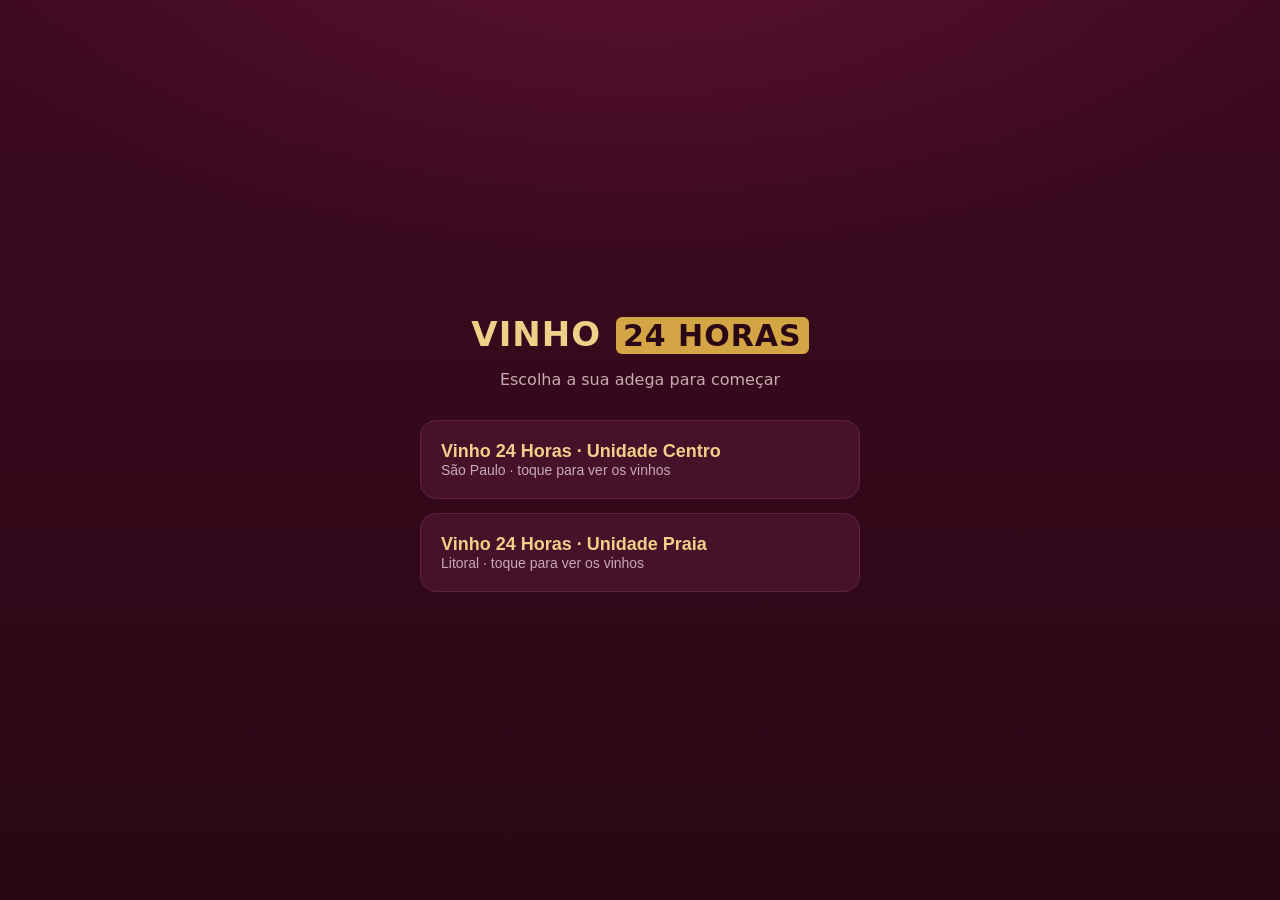
==== index.html @ 916b4a04 "Protótipo v1 do Vinho 24 Horas (PWA guia de vinhos) - Catálogo por adega via QR (?adega=slug), lista" ====
<!DOCTYPE html>
<html lang="pt-BR">
<head>
  <meta charset="UTF-8" />
  <meta name="viewport" content="width=device-width, initial-scale=1.0, viewport-fit=cover" />
  <meta name="theme-color" content="#3d0a1f" />
  <meta name="description" content="Descubra o vinho ideal para você — doçura, corpo, harmonização e mais." />
  <title>Vinho 24 Horas · Guia de Vinhos</title>
  <link rel="stylesheet" href="styles.css" />
  <link rel="manifest" href="manifest.webmanifest" />
  <link rel="icon" href="icons/icon.svg" type="image/svg+xml" />
  <link rel="apple-touch-icon" href="icons/icon.svg" />
</head>
<body>

  <!-- Tela: seleção de adega (quando não há ?adega= na URL) -->
  <section id="tela-selecao" class="tela hidden">
    <div class="selecao-wrap">
      <div class="marca marca-grande">
        <span class="marca-vinho">VINHO</span>
        <span class="marca-24h">24 HORAS</span>
      </div>
      <p class="selecao-sub">Escolha a sua adega para começar</p>
      <div id="lista-adegas" class="lista-adegas"></div>
    </div>
  </section>

  <!-- Tela: catálogo da adega -->
  <section id="tela-catalogo" class="tela hidden">
    <header class="topo">
      <div class="topo-marca">
        <span class="marca-vinho">VINHO</span><span class="marca-24h">24H</span>
      </div>
      <div class="topo-adega" id="topo-adega"></div>
    </header>

    <div class="hero">
      <h1 class="hero-titulo">Qual garrafa é a sua?</h1>
      <p class="hero-sub">Todas com o mesmo preço. Use os filtros e descubra a que mais combina com você.</p>
    </div>

    <div class="busca-wrap">
      <input id="busca" class="busca" type="search" inputmode="search"
             placeholder="Buscar por nome, uva ou país…" autocomplete="off" />
    </div>

    <div class="filtros" id="filtros"></div>

    <div class="resultado-info" id="resultado-info"></div>

    <main id="grade" class="grade"></main>

    <div id="vazio" class="vazio hidden">
      <p>Nenhum vinho encontrado com esses filtros.</p>
      <button class="btn-limpar" id="btn-limpar-vazio">Limpar filtros</button>
    </div>

    <footer class="rodape">
      <p>Guia informativo · Beba com moderação · Venda proibida para menores de 18 anos.</p>
    </footer>
  </section>

  <!-- Overlay: ficha do vinho -->
  <div id="ficha" class="ficha-overlay hidden" role="dialog" aria-modal="true">
    <div class="ficha-conteudo" id="ficha-conteudo"></div>
  </div>

  <script src="data.js"></script>
  <script src="app.js"></script>
</body>
</html>
---- styles.css ----
/* ==========================================================================
   VINHO 24 HORAS — Estilos
   Tema escuro "vinho", mobile-first. Paleta: bordô + dourado.
   ========================================================================== */

:root {
  --bordo-escuro: #2a0715;
  --bordo: #3d0a1f;
  --bordo-claro: #5a1130;
  --vinho: #7d1935;
  --dourado: #d4a544;
  --dourado-claro: #f0d089;
  --creme: #f7efe8;
  --texto: #f4e9df;
  --texto-suave: #c9a9b3;
  --card: #45122a;
  --card-borda: #642040;
  --verde-gelado: #4fb0c6;
  --sombra: 0 8px 24px rgba(0, 0, 0, 0.35);
  --raio: 16px;
}

* { box-sizing: border-box; margin: 0; padding: 0; }

html { -webkit-text-size-adjust: 100%; }

body {
  font-family: "Segoe UI", system-ui, -apple-system, Roboto, sans-serif;
  background:
    radial-gradient(1200px 600px at 50% -10%, #5a1130 0%, transparent 60%),
    linear-gradient(180deg, var(--bordo) 0%, var(--bordo-escuro) 100%);
  background-attachment: fixed;
  color: var(--texto);
  min-height: 100vh;
  line-height: 1.5;
}

.hidden { display: none !important; }

/* ---- Marca ---- */
.marca-vinho, .marca-24h { font-weight: 800; letter-spacing: 1px; }
.marca-vinho { color: var(--dourado-claro); }
.marca-24h {
  color: var(--bordo-escuro);
  background: var(--dourado);
  padding: 1px 7px;
  border-radius: 6px;
  margin-left: 4px;
}

/* ==========================================================================
   TELA DE SELEÇÃO DE ADEGA
   ========================================================================== */
.selecao-wrap {
  max-width: 480px;
  margin: 0 auto;
  min-height: 100vh;
  display: flex;
  flex-direction: column;
  align-items: center;
  justify-content: center;
  padding: 32px 20px;
  text-align: center;
}
.marca-grande { font-size: 34px; margin-bottom: 8px; }
.marca-grande .marca-24h { font-size: 30px; }
.selecao-sub { color: var(--texto-suave); margin-bottom: 28px; }
.lista-adegas { width: 100%; display: grid; gap: 14px; }
.adega-btn {
  display: block;
  width: 100%;
  text-align: left;
  padding: 20px;
  background: var(--card);
  border: 1px solid var(--card-borda);
  border-radius: var(--raio);
  color: var(--texto);
  cursor: pointer;
  transition: transform .15s, border-color .15s;
}
.adega-btn:hover { transform: translateY(-2px); border-color: var(--dourado); }
.adega-btn b { display: block; font-size: 18px; color: var(--dourado-claro); }
.adega-btn span { color: var(--texto-suave); font-size: 14px; }

/* ==========================================================================
   TOPO / HERO
   ========================================================================== */
.topo {
  position: sticky;
  top: 0;
  z-index: 20;
  display: flex;
  align-items: center;
  justify-content: space-between;
  padding: 12px 16px;
  background: rgba(42, 7, 21, 0.85);
  backdrop-filter: blur(10px);
  border-bottom: 1px solid var(--card-borda);
}
.topo-marca { font-size: 18px; }
.topo-adega { font-size: 13px; color: var(--texto-suave); text-align: right; max-width: 55%; }

.hero { padding: 24px 18px 8px; max-width: 640px; margin: 0 auto; }
.hero-titulo { font-size: 26px; color: var(--dourado-claro); letter-spacing: .3px; }
.hero-sub { color: var(--texto-suave); font-size: 15px; margin-top: 6px; }

/* ==========================================================================
   BUSCA + FILTROS
   ========================================================================== */
.busca-wrap { padding: 14px 18px 6px; max-width: 640px; margin: 0 auto; }
.busca {
  width: 100%;
  padding: 14px 16px;
  border-radius: 999px;
  border: 1px solid var(--card-borda);
  background: var(--card);
  color: var(--texto);
  font-size: 16px;
  outline: none;
}
.busca::placeholder { color: var(--texto-suave); }
.busca:focus { border-color: var(--dourado); }

.filtros {
  display: flex;
  gap: 8px;
  overflow-x: auto;
  padding: 12px 18px;
  max-width: 640px;
  margin: 0 auto;
  scrollbar-width: none;
  -webkit-overflow-scrolling: touch;
}
.filtros::-webkit-scrollbar { display: none; }
.chip {
  flex: 0 0 auto;
  padding: 9px 15px;
  border-radius: 999px;
  border: 1px solid var(--card-borda);
  background: transparent;
  color: var(--texto-suave);
  font-size: 14px;
  cursor: pointer;
  white-space: nowrap;
  transition: all .15s;
}
.chip:hover { border-color: var(--dourado); }
.chip.ativo {
  background: var(--dourado);
  color: var(--bordo-escuro);
  border-color: var(--dourado);
  font-weight: 700;
}
.chip.chip-gelado.ativo { background: var(--verde-gelado); border-color: var(--verde-gelado); color: #04222a; }

.resultado-info {
  max-width: 640px;
  margin: 0 auto;
  padding: 4px 18px;
  color: var(--texto-suave);
  font-size: 13px;
}

/* ==========================================================================
   GRADE DE VINHOS
   ========================================================================== */
.grade {
  display: flex;
  flex-direction: column;
  gap: 12px;
  padding: 12px 18px 40px;
  max-width: 640px;
  margin: 0 auto;
}
.card {
  background: var(--card);
  border: 1px solid var(--card-borda);
  border-radius: var(--raio);
  padding: 14px;
  cursor: pointer;
  display: flex;
  flex-direction: row;
  align-items: center;
  gap: 14px;
  transition: transform .15s, border-color .15s;
  position: relative;
  overflow: hidden;
}
.card:hover { transform: translateY(-2px); border-color: var(--dourado); }
.card-foto {
  flex: 0 0 auto;
  width: 58px;
  display: flex;
  align-items: center;
  justify-content: center;
}
.card-foto svg, .card-foto img {
  width: 58px;
  height: 112px;
  object-fit: contain;
  display: block;
  filter: drop-shadow(0 4px 6px rgba(0,0,0,.35));
}
.card-info {
  flex: 1;
  min-width: 0;
  display: flex;
  flex-direction: column;
  gap: 6px;
}
.card-topo { display: flex; align-items: center; justify-content: space-between; gap: 6px; }
.tag-tipo {
  font-size: 11px;
  font-weight: 700;
  text-transform: uppercase;
  letter-spacing: .5px;
  padding: 3px 8px;
  border-radius: 6px;
}
.tag-tinto { background: #7d1935; color: #ffd9e2; }
.tag-branco { background: #b7a13a; color: #2a2400; }
.tag-rose { background: #c96b8a; color: #3a0016; }
.tag-espumante { background: #4a8f9e; color: #01252c; }

.selo-gelado {
  font-size: 11px;
  color: var(--verde-gelado);
  border: 1px solid var(--verde-gelado);
  padding: 2px 7px;
  border-radius: 999px;
  white-space: nowrap;
}
.card-nome { font-size: 16px; font-weight: 700; color: var(--texto); line-height: 1.2; }
.card-uva { font-size: 13px; color: var(--texto-suave); }
.card-origem { font-size: 12px; color: var(--texto-suave); margin-top: auto; }

.mini-medidas { display: grid; gap: 5px; margin-top: 4px; }
.mini-linha { display: flex; align-items: center; gap: 7px; }
.mini-rotulo { font-size: 11px; color: var(--texto-suave); width: 48px; flex: 0 0 auto; }
.barra { flex: 1; height: 5px; border-radius: 999px; background: rgba(255,255,255,.12); overflow: hidden; }
.barra-fill { height: 100%; background: var(--dourado); border-radius: 999px; }

/* ==========================================================================
   ESTADO VAZIO / RODAPÉ
   ========================================================================== */
.vazio { text-align: center; padding: 40px 20px; color: var(--texto-suave); }
.btn-limpar {
  margin-top: 12px;
  padding: 10px 18px;
  border-radius: 999px;
  border: 1px solid var(--dourado);
  background: transparent;
  color: var(--dourado-claro);
  cursor: pointer;
}
.rodape {
  text-align: center;
  padding: 24px 18px 40px;
  color: var(--texto-suave);
  font-size: 12px;
  border-top: 1px solid var(--card-borda);
  max-width: 640px;
  margin: 20px auto 0;
}

/* ==========================================================================
   FICHA DO VINHO (OVERLAY)
   ========================================================================== */
.ficha-overlay {
  position: fixed;
  inset: 0;
  z-index: 100;
  background: rgba(10, 2, 6, 0.6);
  backdrop-filter: blur(4px);
  display: flex;
  align-items: flex-end;
  justify-content: center;
  animation: fade .2s ease;
}
@keyframes fade { from { opacity: 0; } to { opacity: 1; } }
.ficha-conteudo {
  width: 100%;
  max-width: 640px;
  max-height: 92vh;
  overflow-y: auto;
  background: linear-gradient(180deg, var(--bordo-claro), var(--bordo-escuro));
  border-radius: 24px 24px 0 0;
  border-top: 3px solid var(--dourado);
  padding: 8px 20px 32px;
  animation: subir .25s ease;
}
@keyframes subir { from { transform: translateY(40px); } to { transform: translateY(0); } }
.ficha-puxador { width: 44px; height: 5px; border-radius: 999px; background: var(--texto-suave); opacity: .5; margin: 8px auto 16px; }
.ficha-fechar {
  position: sticky; top: 0; float: right;
  background: rgba(0,0,0,.3); border: none; color: var(--texto);
  width: 34px; height: 34px; border-radius: 999px; font-size: 18px; cursor: pointer;
}
.ficha-foto {
  display: flex;
  justify-content: center;
  margin: 4px 0 14px;
}
.ficha-foto svg, .ficha-foto img {
  height: 200px;
  width: auto;
  max-width: 120px;
  object-fit: contain;
  filter: drop-shadow(0 10px 14px rgba(0,0,0,.45));
}
.ficha-tipo-linha { display: flex; align-items: center; gap: 8px; flex-wrap: wrap; margin-bottom: 6px; }
.ficha-nome { font-size: 26px; color: var(--dourado-claro); line-height: 1.15; }
.ficha-produtor { color: var(--texto-suave); font-size: 14px; margin-bottom: 14px; }
.ficha-origem-grid {
  display: grid; grid-template-columns: 1fr 1fr; gap: 10px; margin: 16px 0;
}
.ficha-dado { background: rgba(0,0,0,.2); border-radius: 12px; padding: 10px 12px; }
.ficha-dado span { display: block; font-size: 11px; color: var(--texto-suave); text-transform: uppercase; letter-spacing: .5px; }
.ficha-dado b { font-size: 15px; color: var(--texto); font-weight: 600; }

.ficha-secao-titulo { font-size: 13px; text-transform: uppercase; letter-spacing: .5px; color: var(--dourado); margin: 20px 0 10px; }

.medida { margin-bottom: 14px; }
.medida-topo { display: flex; justify-content: space-between; font-size: 14px; margin-bottom: 6px; }
.medida-topo b { color: var(--texto); }
.medida-topo span { color: var(--texto-suave); }
.medida-escala { display: flex; gap: 4px; }
.pip { flex: 1; height: 8px; border-radius: 999px; background: rgba(255,255,255,.12); }
.pip.on { background: var(--dourado); }

.ficha-texto { color: var(--texto); font-size: 15px; margin-bottom: 8px; }
.ficha-destaque {
  background: rgba(212,165,68,.12);
  border: 1px solid rgba(212,165,68,.35);
  border-radius: 12px;
  padding: 12px 14px;
  margin: 16px 0;
  font-size: 15px;
}
.ficha-destaque b { color: var(--dourado-claro); }
.ficha-harmoniza { display: grid; gap: 10px; }
.harm-item { display: flex; gap: 10px; align-items: flex-start; }
.harm-icone { font-size: 18px; flex: 0 0 auto; }
.harm-item div span { display: block; font-size: 12px; color: var(--texto-suave); }
.harm-item div p { font-size: 14px; }

.selo-gelado-ficha {
  display: inline-block;
  background: var(--verde-gelado); color: #04222a;
  font-weight: 700; font-size: 13px;
  padding: 4px 12px; border-radius: 999px;
}

@media (min-width: 700px) {
  .ficha-overlay { align-items: center; }
  .ficha-conteudo { border-radius: 24px; max-height: 88vh; }
}
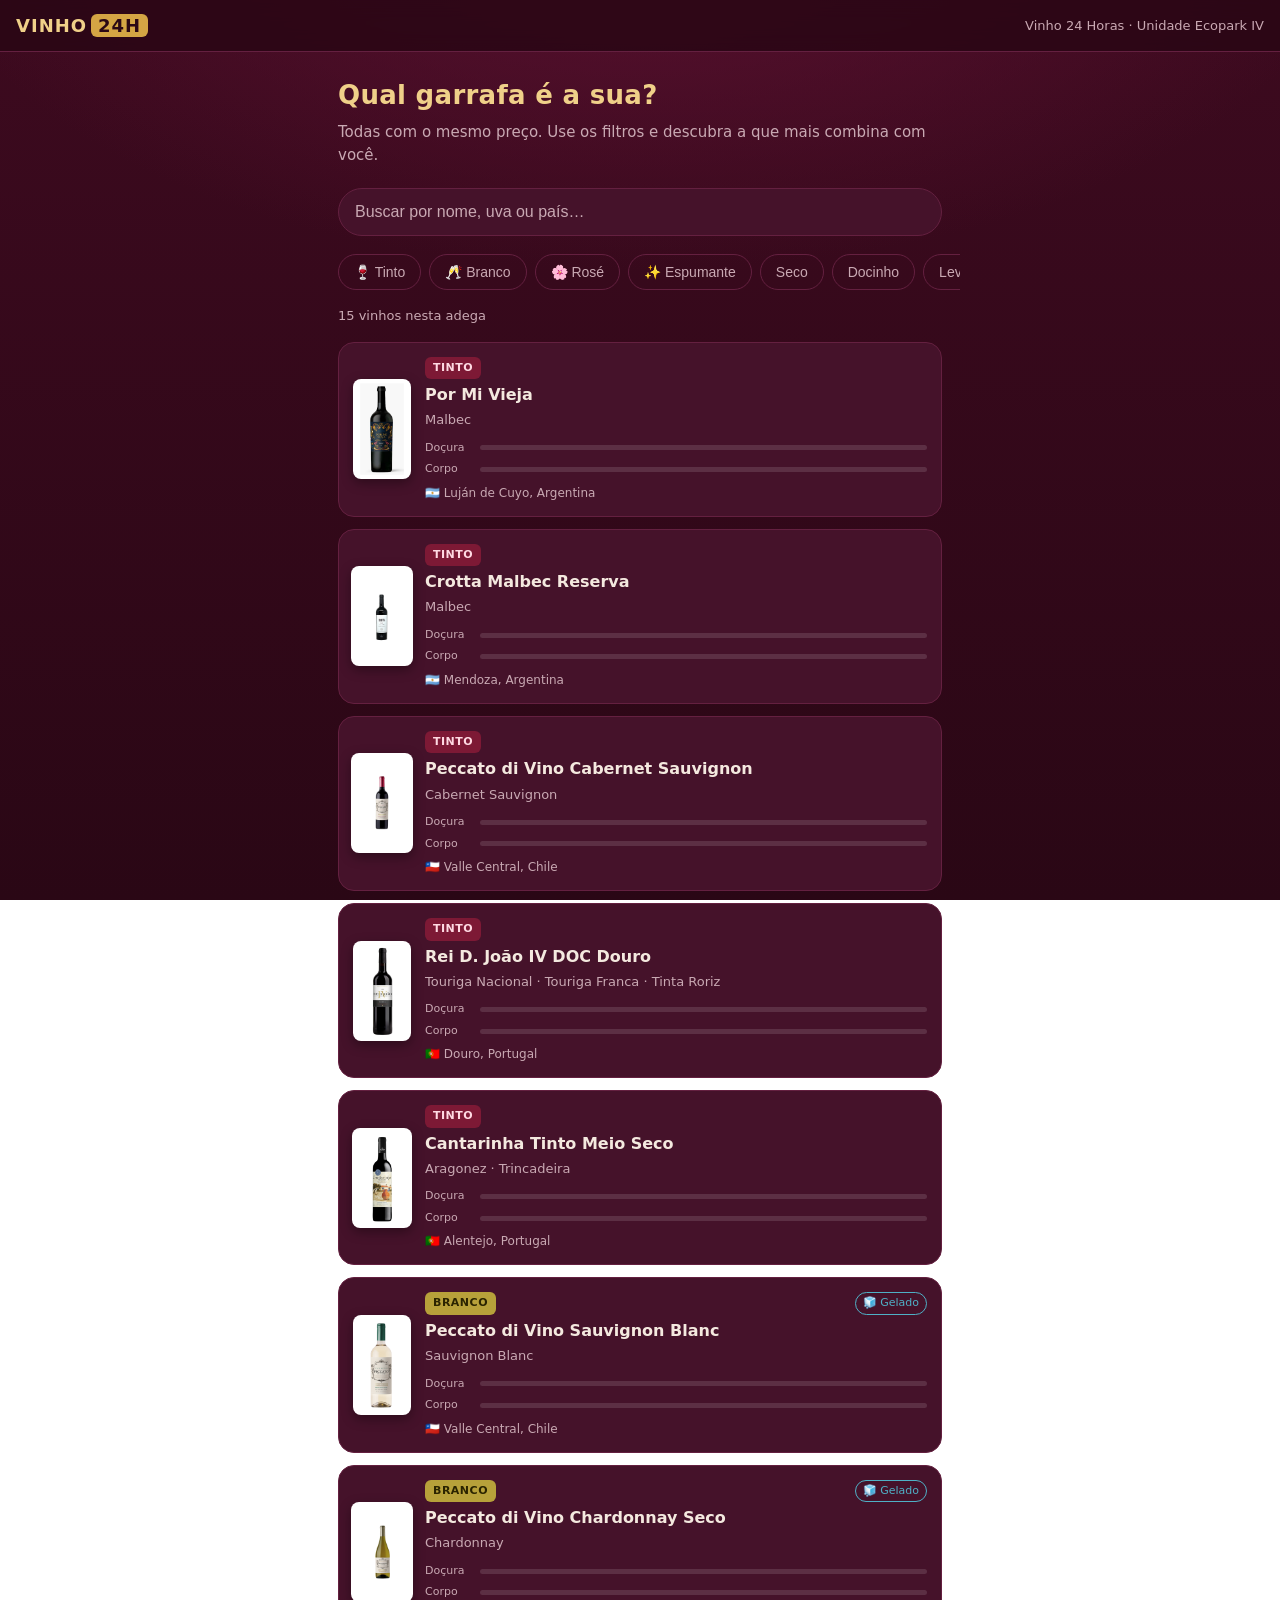
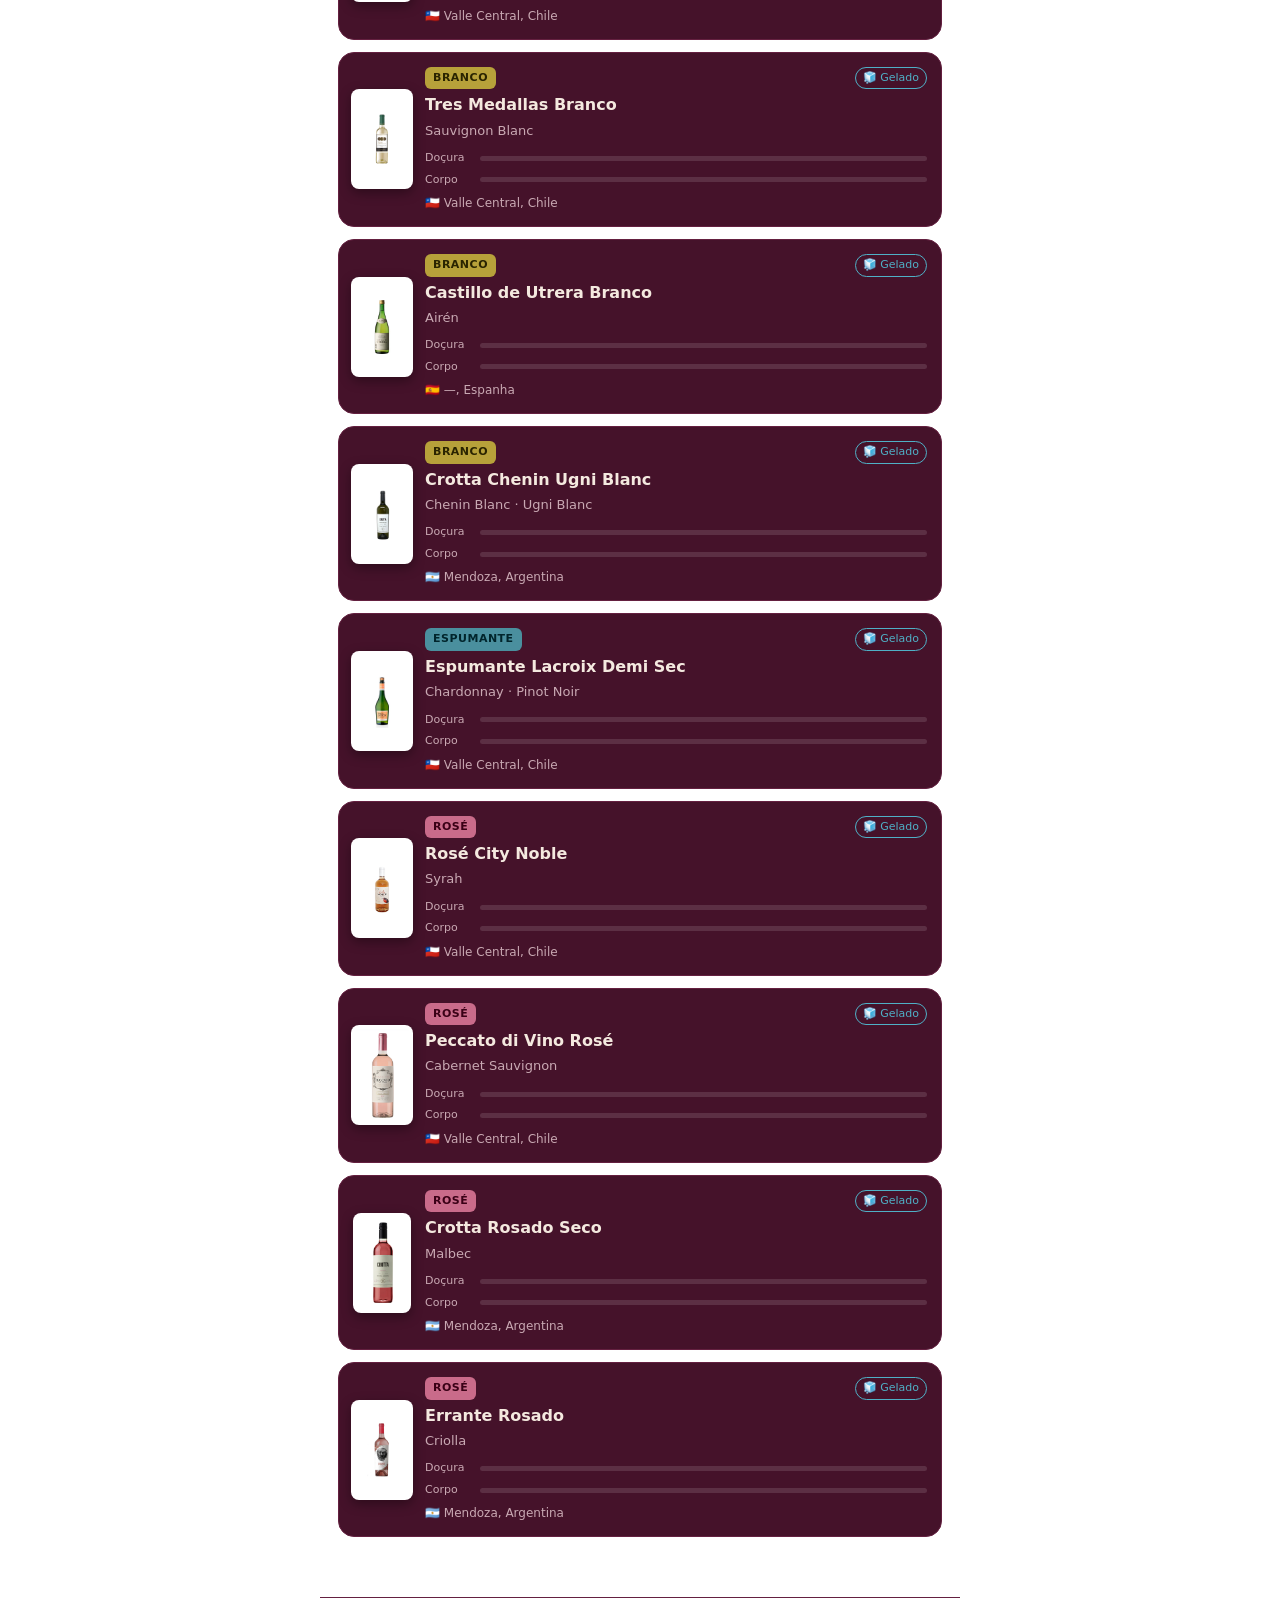
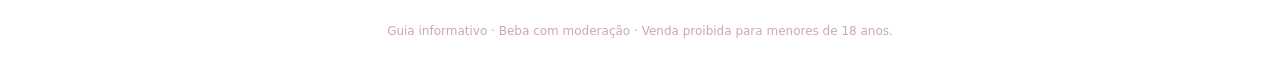
==== commit 4a41b1e2: "Esconde 2a unidade (flag ativa) e adiciona convite para instalar como app (PWA)" ====
--- a/index.html
+++ b/index.html
@@ -65,6 +65,13 @@
     <div class="ficha-conteudo" id="ficha-conteudo"></div>
   </div>
 
+  <!-- Convite para instalar como app -->
+  <div id="install-bar" class="install-bar hidden">
+    <span class="install-msg" id="install-msg">📲 Instale na tela inicial e use como um app</span>
+    <button class="install-btn" id="install-btn">Instalar</button>
+    <button class="install-x" id="install-close" aria-label="Fechar">✕</button>
+  </div>
+
   <script src="data.js"></script>
   <script src="app.js"></script>
 </body>
--- a/styles.css
+++ b/styles.css
@@ -201,6 +201,14 @@
   display: block;
   filter: drop-shadow(0 4px 6px rgba(0,0,0,.35));
 }
+/* Fotos reais (JPG/PNG) ganham um azulejo branco pra destacar no tema escuro */
+.card-foto img {
+  width: 62px;
+  height: 100px;
+  background: #fff;
+  border-radius: 8px;
+  padding: 4px;
+}
 .card-info {
   flex: 1;
   min-width: 0;
@@ -308,6 +316,12 @@
   object-fit: contain;
   filter: drop-shadow(0 10px 14px rgba(0,0,0,.45));
 }
+.ficha-foto img {
+  background: #fff;
+  border-radius: 12px;
+  padding: 10px;
+  max-width: 150px;
+}
 .ficha-tipo-linha { display: flex; align-items: center; gap: 8px; flex-wrap: wrap; margin-bottom: 6px; }
 .ficha-nome { font-size: 26px; color: var(--dourado-claro); line-height: 1.15; }
 .ficha-produtor { color: var(--texto-suave); font-size: 14px; margin-bottom: 14px; }
@@ -355,3 +369,47 @@
   .ficha-overlay { align-items: center; }
   .ficha-conteudo { border-radius: 24px; max-height: 88vh; }
 }
+
+/* ==========================================================================
+   BARRA "INSTALAR APP"
+   ========================================================================== */
+.install-bar {
+  position: fixed;
+  left: 12px;
+  right: 12px;
+  bottom: 12px;
+  z-index: 90;
+  max-width: 620px;
+  margin: 0 auto;
+  display: flex;
+  align-items: center;
+  gap: 10px;
+  padding: 12px 14px;
+  border-radius: 14px;
+  background: rgba(42, 7, 21, 0.96);
+  border: 1px solid var(--dourado);
+  box-shadow: var(--sombra);
+  backdrop-filter: blur(8px);
+}
+.install-msg { flex: 1; font-size: 14px; color: var(--texto); }
+.install-btn {
+  flex: 0 0 auto;
+  background: var(--dourado);
+  color: var(--bordo-escuro);
+  border: none;
+  padding: 9px 16px;
+  border-radius: 999px;
+  font-weight: 700;
+  cursor: pointer;
+  font-size: 14px;
+}
+.install-btn:hover { filter: brightness(1.08); }
+.install-x {
+  flex: 0 0 auto;
+  background: transparent;
+  border: none;
+  color: var(--texto-suave);
+  font-size: 16px;
+  cursor: pointer;
+  padding: 4px 6px;
+}
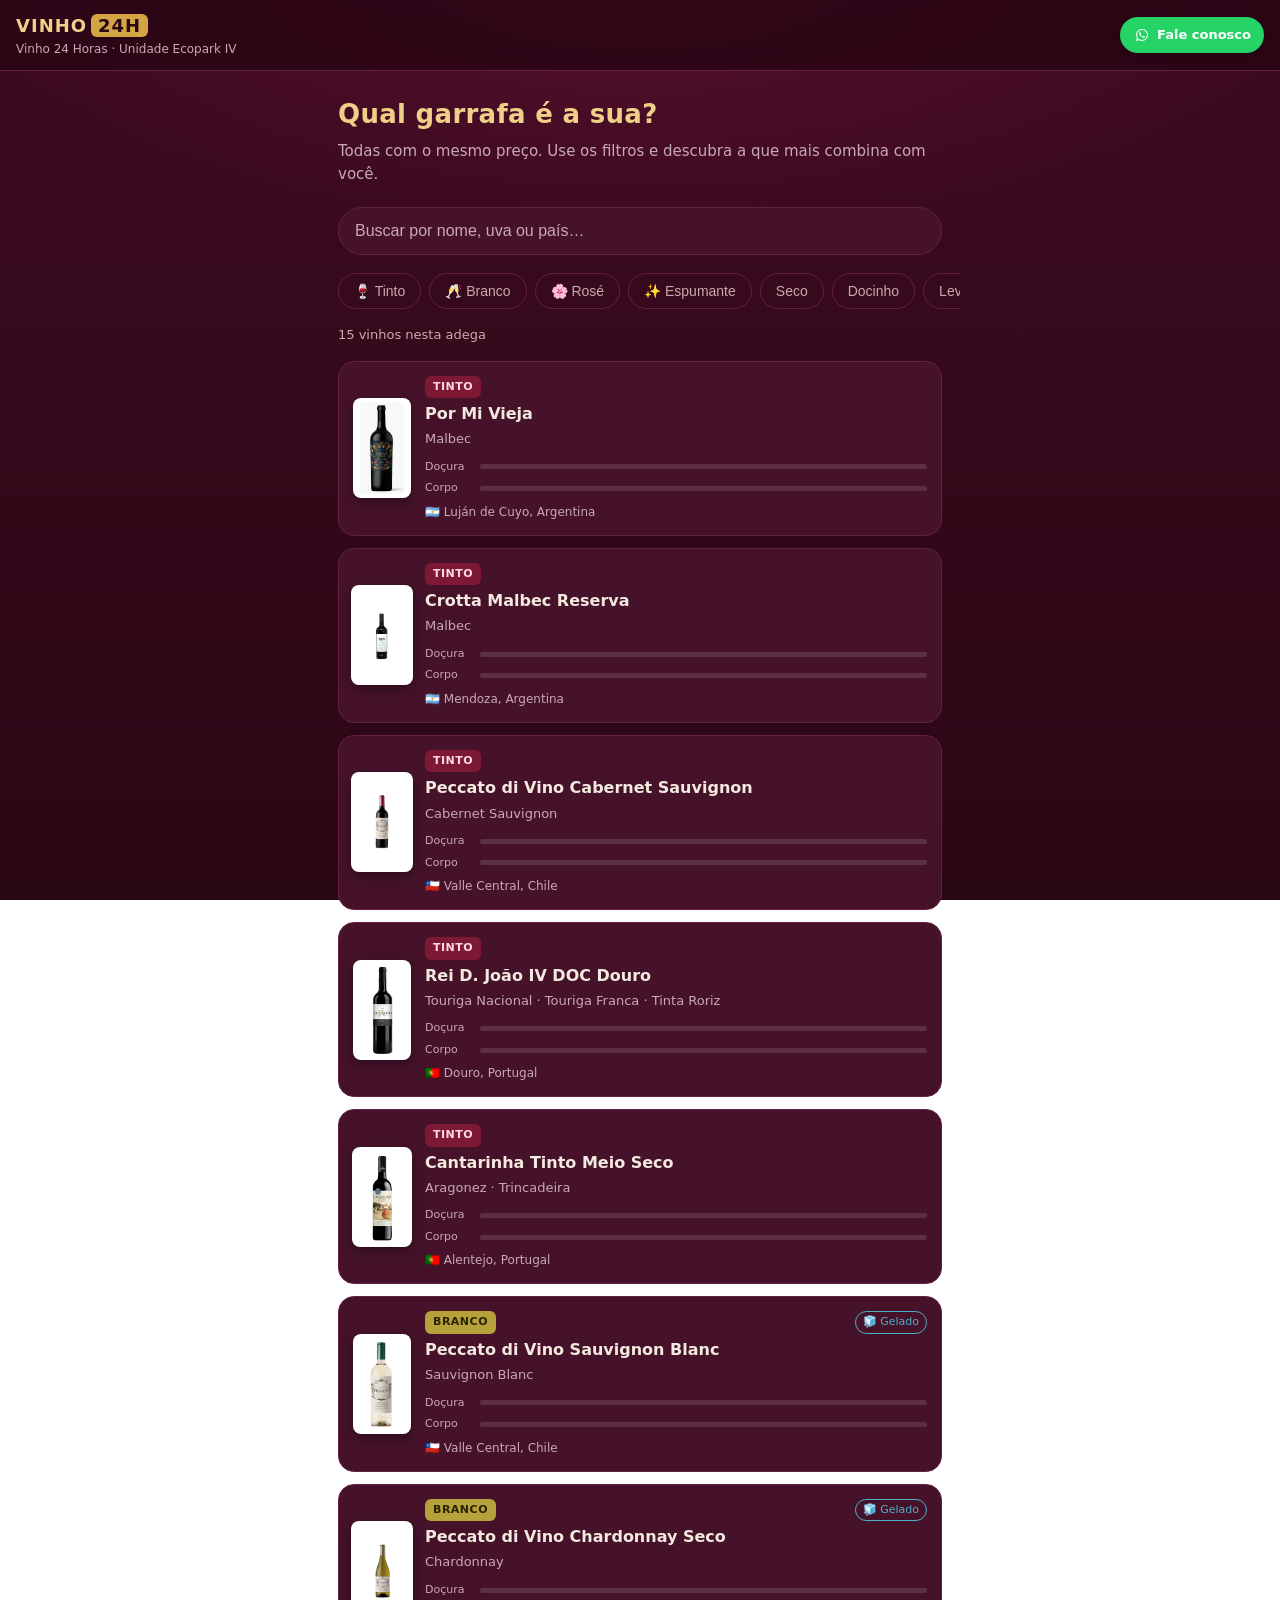
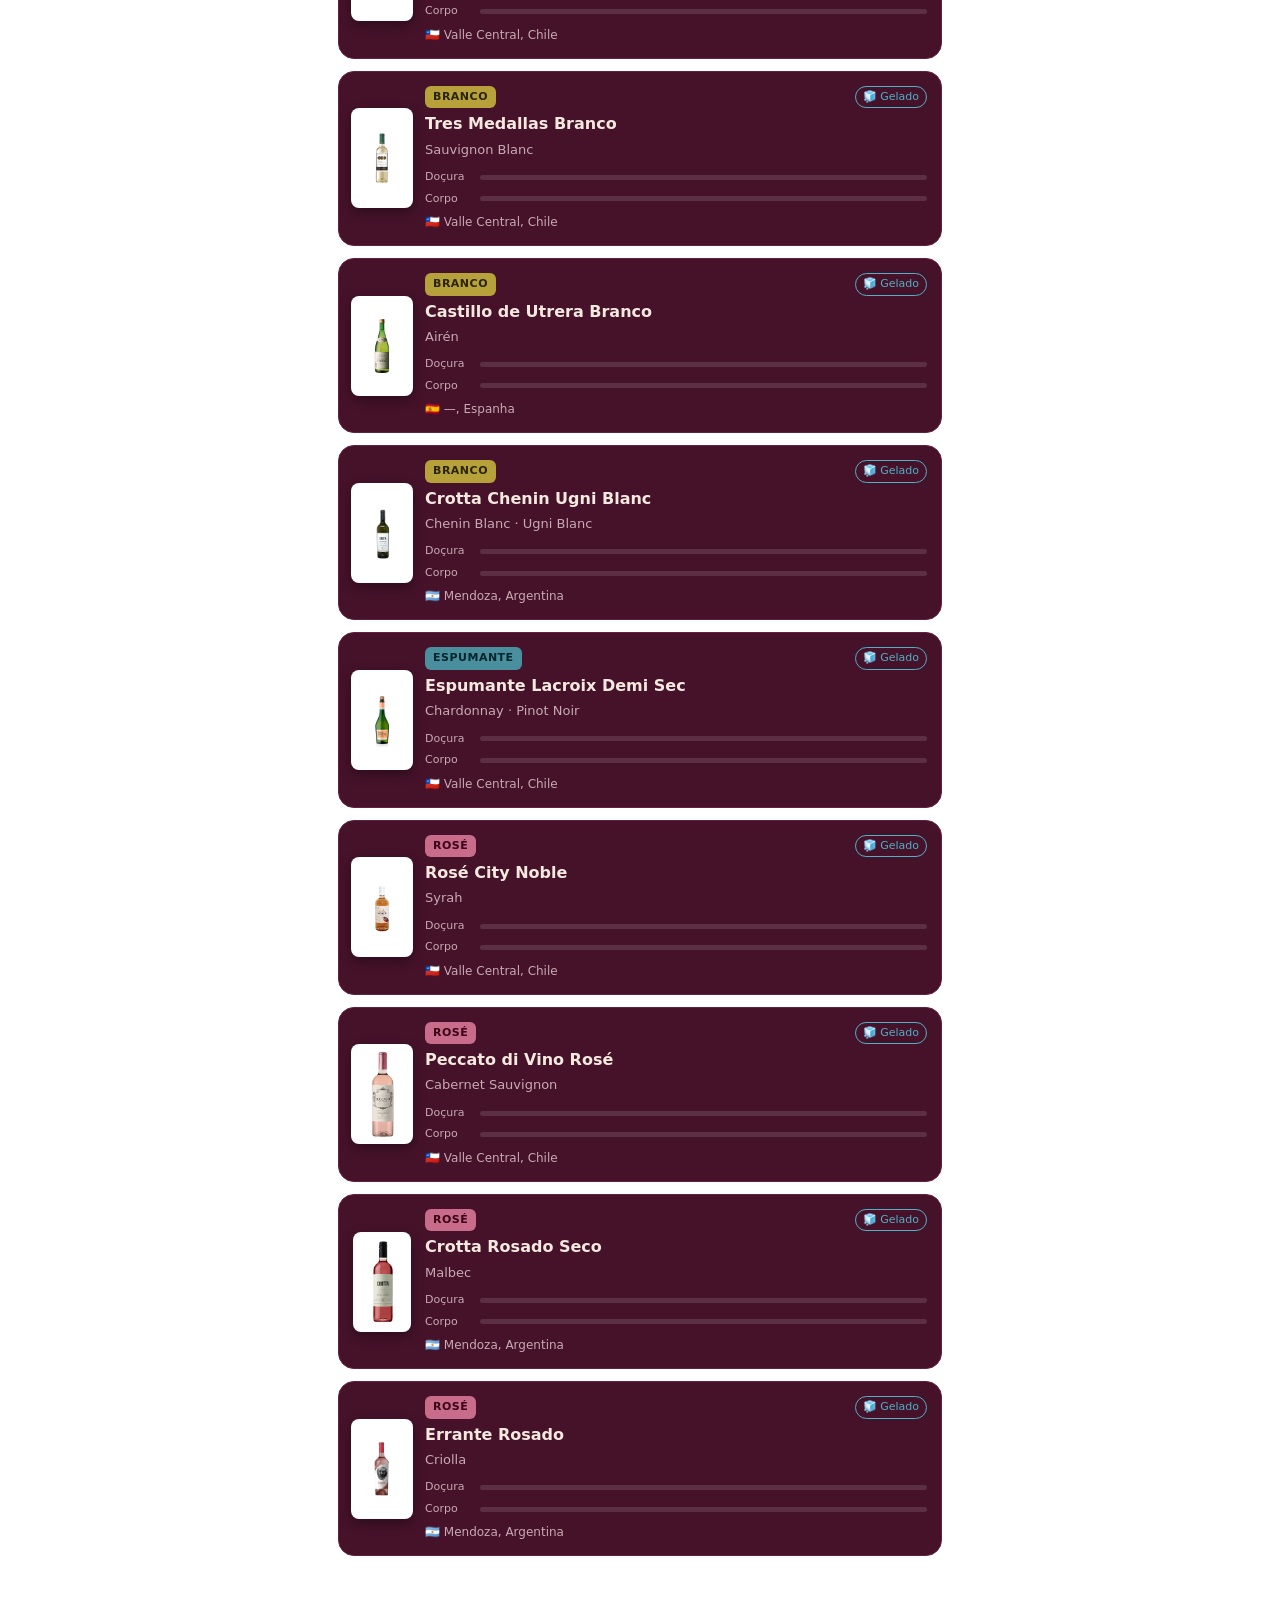
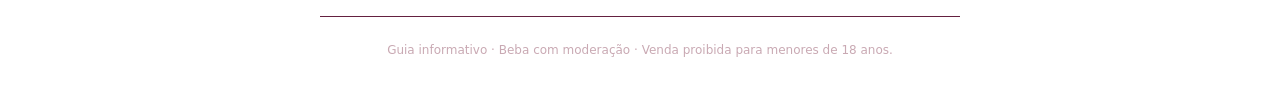
==== commit a2635d16: "Adiciona WhatsApp 'Fale conosco' no guia (cabecalho) e no cartaz da porta" ====
--- a/index.html
+++ b/index.html
@@ -28,10 +28,16 @@
   <!-- Tela: catálogo da adega -->
   <section id="tela-catalogo" class="tela hidden">
     <header class="topo">
-      <div class="topo-marca">
-        <span class="marca-vinho">VINHO</span><span class="marca-24h">24H</span>
+      <div class="topo-esq">
+        <div class="topo-marca">
+          <span class="marca-vinho">VINHO</span><span class="marca-24h">24H</span>
+        </div>
+        <div class="topo-adega" id="topo-adega"></div>
       </div>
-      <div class="topo-adega" id="topo-adega"></div>
+      <a class="btn-wpp" id="btn-wpp" href="#" target="_blank" rel="noopener">
+        <svg class="wpp-ico" viewBox="0 0 24 24" fill="currentColor" aria-hidden="true"><path d="M17.6 6.31A7.86 7.86 0 0 0 12.04 4C7.66 4 4.1 7.55 4.1 11.93c0 1.4.37 2.76 1.07 3.97L4 20l4.2-1.1a7.94 7.94 0 0 0 3.79.96h.01c4.38 0 7.94-3.55 7.94-7.93 0-2.12-.83-4.11-2.34-5.62zM12.04 18.5h-.01a6.6 6.6 0 0 1-3.36-.92l-.24-.14-2.49.65.66-2.43-.16-.25a6.58 6.58 0 0 1-1.01-3.48c0-3.64 2.97-6.6 6.62-6.6 1.77 0 3.43.69 4.68 1.94a6.56 6.56 0 0 1 1.94 4.67c0 3.64-2.97 6.56-6.61 6.56zm3.62-4.93c-.2-.1-1.18-.58-1.36-.64-.18-.07-.31-.1-.44.1-.13.2-.5.64-.62.77-.11.13-.23.15-.42.05-.2-.1-.84-.31-1.6-.99-.59-.53-.99-1.18-1.1-1.38-.12-.2-.01-.31.09-.41.09-.09.2-.23.3-.35.1-.12.13-.2.2-.34.07-.13.03-.25-.02-.35-.05-.1-.44-1.07-.61-1.46-.16-.38-.32-.33-.44-.34l-.37-.01a.72.72 0 0 0-.52.24c-.18.2-.68.67-.68 1.62 0 .96.7 1.89.8 2.02.1.13 1.38 2.11 3.35 2.96.47.2.83.33 1.11.42.47.15.89.13 1.23.08.38-.06 1.17-.48 1.33-.94.16-.46.16-.86.11-.94-.05-.08-.18-.13-.38-.23z"/></svg>
+        <span>Fale conosco</span>
+      </a>
     </header>
 
     <div class="hero">
@@ -65,13 +71,6 @@
     <div class="ficha-conteudo" id="ficha-conteudo"></div>
   </div>
 
-  <!-- Convite para instalar como app -->
-  <div id="install-bar" class="install-bar hidden">
-    <span class="install-msg" id="install-msg">📲 Instale na tela inicial e use como um app</span>
-    <button class="install-btn" id="install-btn">Instalar</button>
-    <button class="install-x" id="install-close" aria-label="Fechar">✕</button>
-  </div>
-
   <script src="data.js"></script>
   <script src="app.js"></script>
 </body>
--- a/styles.css
+++ b/styles.css
@@ -97,8 +97,27 @@
   backdrop-filter: blur(10px);
   border-bottom: 1px solid var(--card-borda);
 }
+.topo-esq { display: flex; flex-direction: column; gap: 1px; min-width: 0; }
 .topo-marca { font-size: 18px; }
-.topo-adega { font-size: 13px; color: var(--texto-suave); text-align: right; max-width: 55%; }
+.topo-adega { font-size: 12px; color: var(--texto-suave); }
+
+/* Botão WhatsApp "Fale conosco" */
+.btn-wpp {
+  display: inline-flex;
+  align-items: center;
+  gap: 6px;
+  flex: 0 0 auto;
+  background: #25D366;
+  color: #fff;
+  text-decoration: none;
+  padding: 8px 13px;
+  border-radius: 999px;
+  font-size: 13px;
+  font-weight: 700;
+  box-shadow: 0 2px 8px rgba(0, 0, 0, .25);
+}
+.btn-wpp:hover { filter: brightness(1.06); }
+.wpp-ico { width: 18px; height: 18px; }
 
 .hero { padding: 24px 18px 8px; max-width: 640px; margin: 0 auto; }
 .hero-titulo { font-size: 26px; color: var(--dourado-claro); letter-spacing: .3px; }
@@ -369,47 +388,3 @@
   .ficha-overlay { align-items: center; }
   .ficha-conteudo { border-radius: 24px; max-height: 88vh; }
 }
-
-/* ==========================================================================
-   BARRA "INSTALAR APP"
-   ========================================================================== */
-.install-bar {
-  position: fixed;
-  left: 12px;
-  right: 12px;
-  bottom: 12px;
-  z-index: 90;
-  max-width: 620px;
-  margin: 0 auto;
-  display: flex;
-  align-items: center;
-  gap: 10px;
-  padding: 12px 14px;
-  border-radius: 14px;
-  background: rgba(42, 7, 21, 0.96);
-  border: 1px solid var(--dourado);
-  box-shadow: var(--sombra);
-  backdrop-filter: blur(8px);
-}
-.install-msg { flex: 1; font-size: 14px; color: var(--texto); }
-.install-btn {
-  flex: 0 0 auto;
-  background: var(--dourado);
-  color: var(--bordo-escuro);
-  border: none;
-  padding: 9px 16px;
-  border-radius: 999px;
-  font-weight: 700;
-  cursor: pointer;
-  font-size: 14px;
-}
-.install-btn:hover { filter: brightness(1.08); }
-.install-x {
-  flex: 0 0 auto;
-  background: transparent;
-  border: none;
-  color: var(--texto-suave);
-  font-size: 16px;
-  cursor: pointer;
-  padding: 4px 6px;
-}
